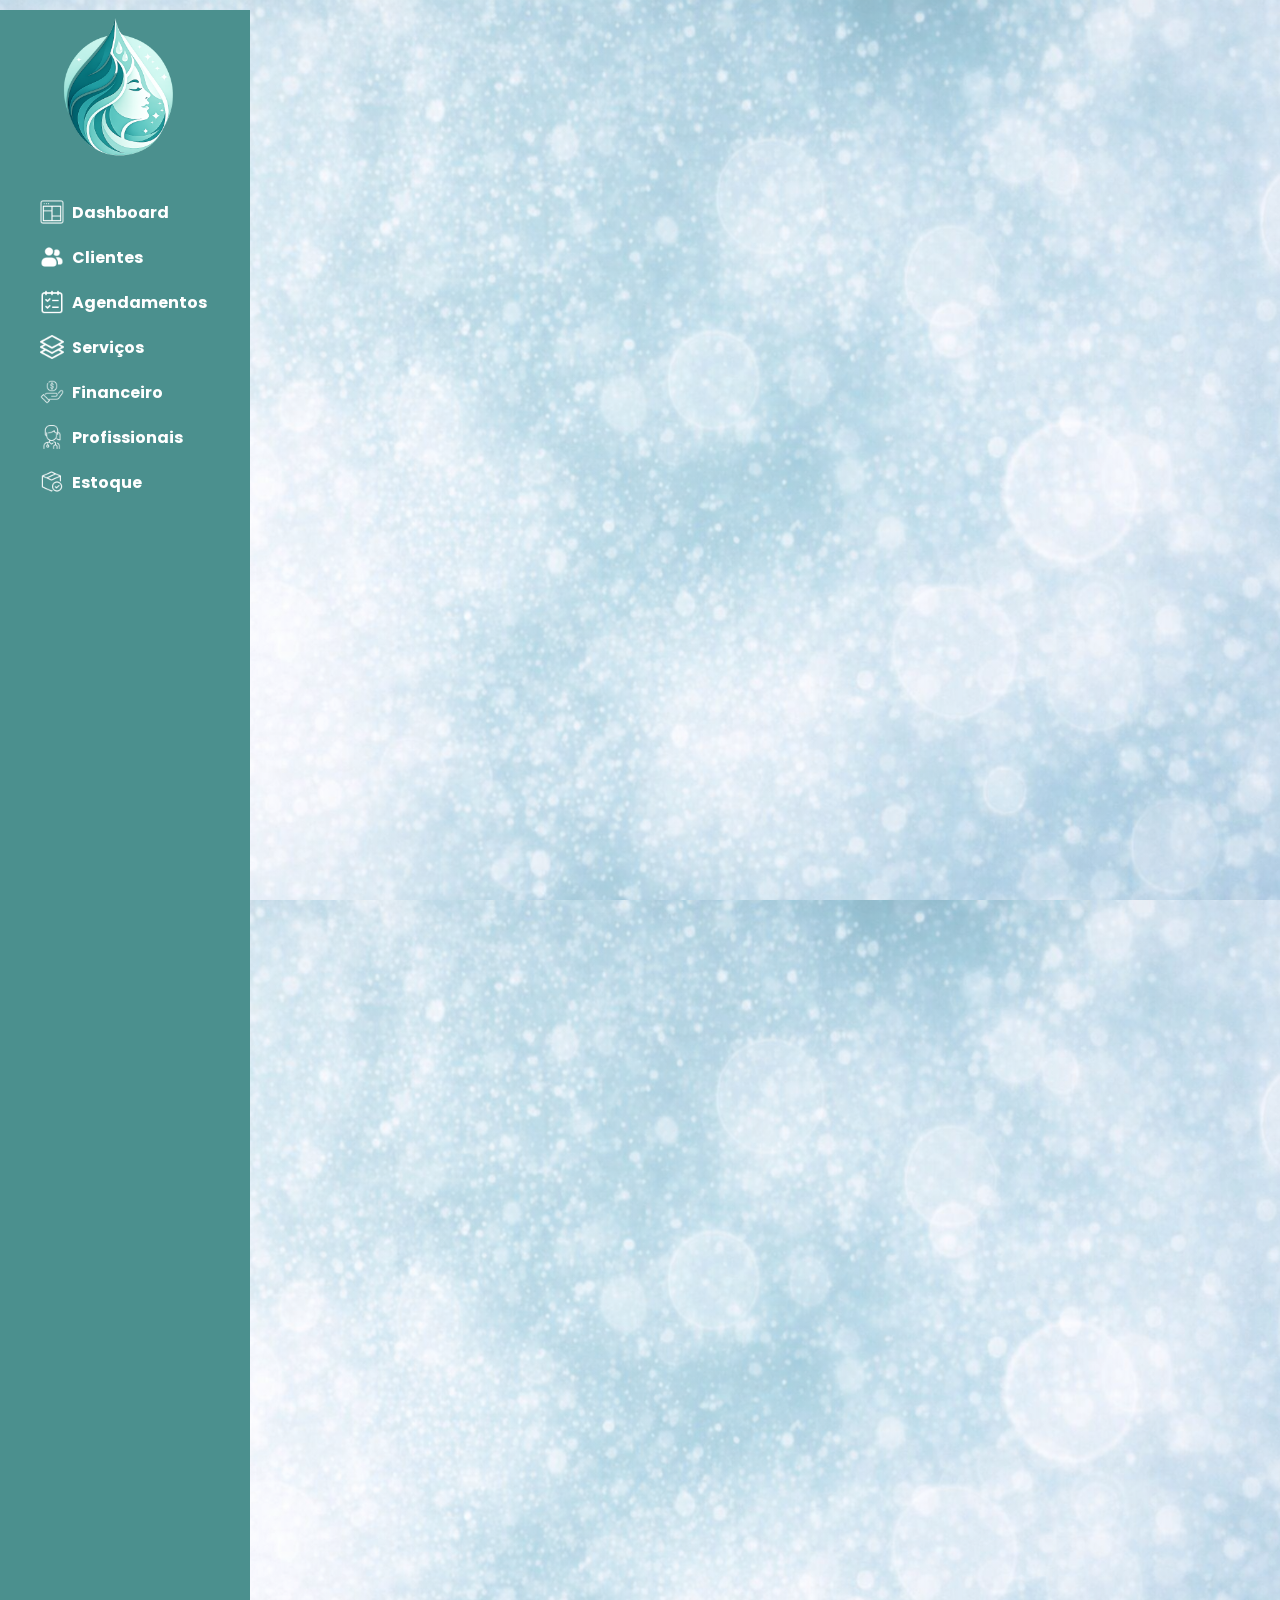
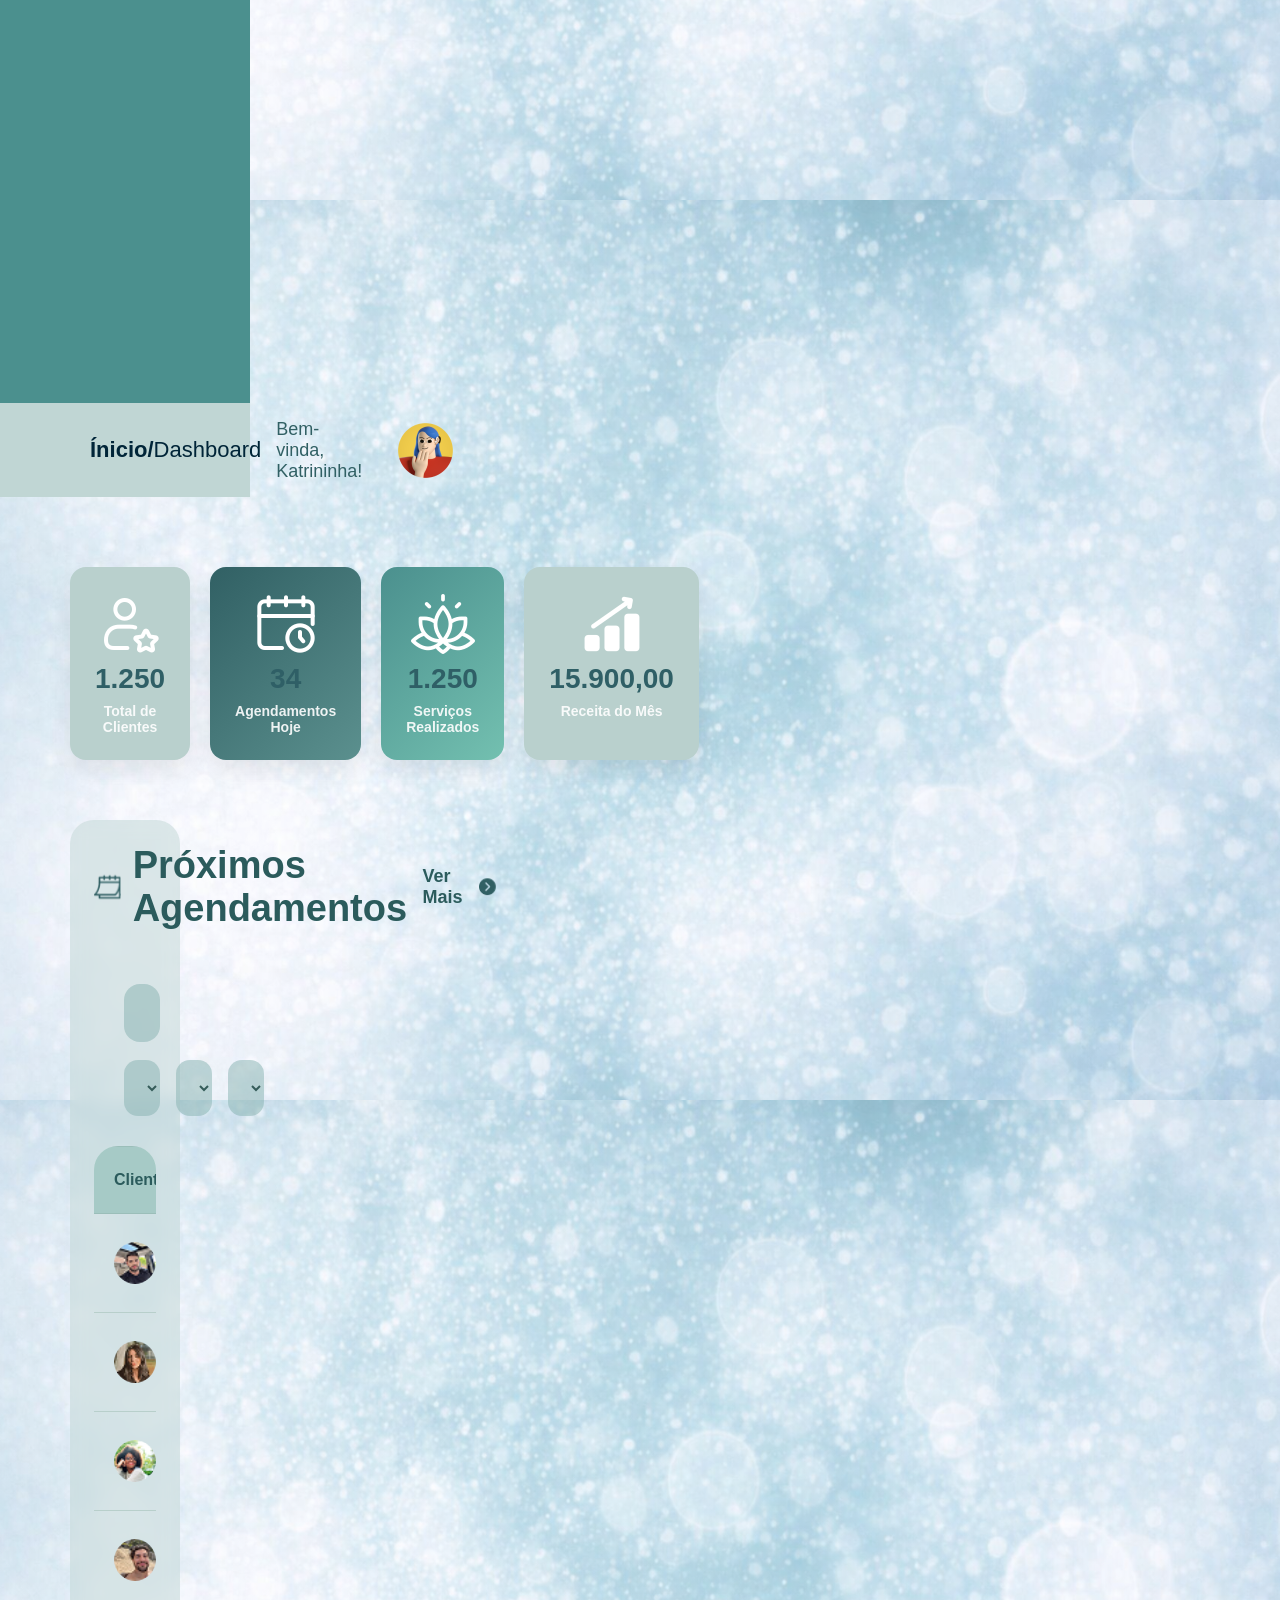
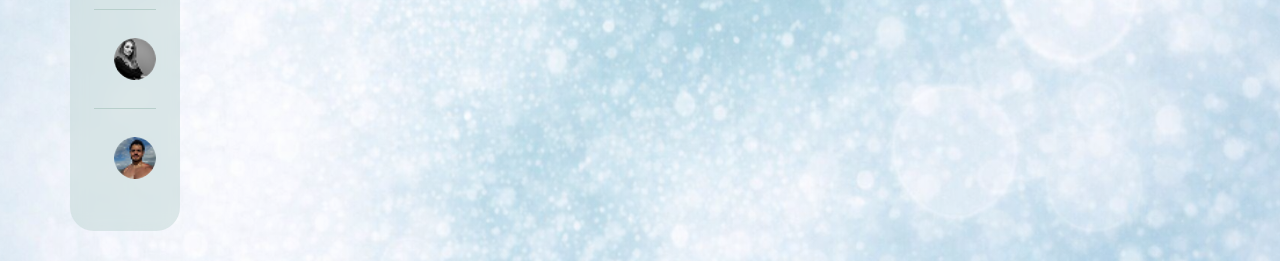
==== index.html @ 5bb4ff56 "feito a tabela, com os ajustes de personalização e responsividade" ====
<!DOCTYPE html>
<html lang="pt-br">
<head>
  <meta charset="UTF-8">
  <meta name="viewport" content="width=device-width, initial-scale=1.0">
  <title>Ínicio</title>
  <link rel="stylesheet" href="./style/style.css">
</head>
<body>
  <div class="padrao">
    <div class="sidebar">
      
      <!-- icone de x -->
       <div class="toggle_fechar">
      <svg  width="23" height="23" viewBox="0 0 23 23" fill="none" xmlns="http://www.w3.org/2000/svg" xmlns:xlink="http://www.w3.org/1999/xlink">
        <rect width="23" height="23" fill="url(#pattern0_185_789)"/>
        <defs>
        <pattern id="pattern0_185_789" patternContentUnits="objectBoundingBox" width="1" height="1">
        <use xlink:href="#image0_185_789" transform="scale(0.015625)"/>
        </pattern>
        <image id="image0_185_789" width="64" height="64" preserveAspectRatio="none" xlink:href="[data-uri]"/>
        </defs>
      </svg>
      </div>
      <div  class="img_sidebar">
        <img src="./assets/logo_sem_escrita.png" alt="Logo" >
      </div>
      
      <div class="sidebar_icon_link">
        <svg width="24" height="24" viewBox="0 0 24 24" fill="none" xmlns="http://www.w3.org/2000/svg" xmlns:xlink="http://www.w3.org/1999/xlink">
        <rect width="24" height="24" fill="url(#pattern0_128_11)"/>
        <defs>
        <pattern id="pattern0_128_11" patternContentUnits="objectBoundingBox" width="1" height="1">
        <use xlink:href="#image0_128_11" transform="scale(0.015625)"/>
        </pattern>
        <image id="image0_128_11" width="64" height="64" preserveAspectRatio="none" xlink:href="[data-uri]"/>
        </defs>
        </svg> 
        <a href="/index.html" class="sidebar_link" >Dashboard</a>
      </div>
      
      <div class="sidebar_icon_link">
        <svg width="24" height="24" viewBox="0 0 24 24" fill="none" xmlns="http://www.w3.org/2000/svg" xmlns:xlink="http://www.w3.org/1999/xlink">
        <rect width="24" height="24" fill="url(#pattern0_128_10)"/>
        <defs>
        <pattern id="pattern0_128_10" patternContentUnits="objectBoundingBox" width="1" height="1">
        <use xlink:href="#image0_128_10" transform="scale(0.015625)"/>
        </pattern>
        <image id="image0_128_10" width="64" height="64" preserveAspectRatio="none" xlink:href="[data-uri]"/>
        </defs>
        </svg>
        <a href="/cliente.html" class="sidebar_link">Clientes</a>
      </div>

      <div class="sidebar_icon_link">
        <svg width="24" height="24" viewBox="0 0 24 24" fill="none" xmlns="http://www.w3.org/2000/svg" xmlns:xlink="http://www.w3.org/1999/xlink">
        <rect width="24" height="24" fill="url(#pattern0_128_12)"/>
        <defs>
        <pattern id="pattern0_128_12" patternContentUnits="objectBoundingBox" width="1" height="1">
        <use xlink:href="#image0_128_12" transform="scale(0.015625)"/>
        </pattern>
        <image id="image0_128_12" width="64" height="64" preserveAspectRatio="none" xlink:href="[data-uri]"/>
        </defs>
        </svg>
        <a href="/agendamento.html" class="sidebar_link">Agendamentos</a>
      </div>

      <div class="sidebar_icon_link">
        <svg width="24" height="24" viewBox="0 0 24 24" fill="none" xmlns="http://www.w3.org/2000/svg" xmlns:xlink="http://www.w3.org/1999/xlink">
        <rect width="24" height="24" fill="url(#pattern0_128_13)"/>
        <defs>
        <pattern id="pattern0_128_13" patternContentUnits="objectBoundingBox" width="1" height="1">
        <use xlink:href="#image0_128_13" transform="scale(0.015625)"/>
        </pattern>
        <image id="image0_128_13" width="64" height="64" preserveAspectRatio="none" xlink:href="[data-uri]"/>
        </defs>
        </svg>
        <a href="/servicos.html" class="sidebar_link">Serviços</a>
      </div>

      <div class="sidebar_icon_link">
        <svg width="24" height="24" viewBox="0 0 24 24" fill="none" xmlns="http://www.w3.org/2000/svg" xmlns:xlink="http://www.w3.org/1999/xlink">
        <rect width="24" height="24" fill="url(#pattern0_128_14)"/>
        <defs>
        <pattern id="pattern0_128_14" patternContentUnits="objectBoundingBox" width="1" height="1">
        <use xlink:href="#image0_128_14" transform="scale(0.015625)"/>
        </pattern>
        <image id="image0_128_14" width="64" height="64" preserveAspectRatio="none" xlink:href="[data-uri]"/>
        </defs>
        </svg>
        <a href="/financeiro.html" class="sidebar_link">Financeiro</a>
      </div>

      <div class="sidebar_icon_link">
        <svg width="24" height="24" viewBox="0 0 24 24" fill="none" xmlns="http://www.w3.org/2000/svg" xmlns:xlink="http://www.w3.org/1999/xlink">
        <rect width="24" height="24" fill="url(#pattern0_128_15)"/>
        <defs>
        <pattern id="pattern0_128_15" patternContentUnits="objectBoundingBox" width="1" height="1">
        <use xlink:href="#image0_128_15" transform="scale(0.015625)"/>
        </pattern>
        <image id="image0_128_15" width="64" height="64" preserveAspectRatio="none" xlink:href="[data-uri]"/>
        </defs>
        </svg>
        <a href="/profissionais.html" class="sidebar_link">Profissionais</a>
      </div>


      <div class="sidebar_icon_link">
        <svg width="24" height="24" viewBox="0 0 24 24" fill="none" xmlns="http://www.w3.org/2000/svg" xmlns:xlink="http://www.w3.org/1999/xlink">
        <rect width="24" height="24" fill="url(#pattern0_128_16)"/>
        <defs>
        <pattern id="pattern0_128_16" patternContentUnits="objectBoundingBox" width="1" height="1">
        <use xlink:href="#image0_128_16" transform="scale(0.015625)"/>
        </pattern>
        <image id="image0_128_16" width="64" height="64" preserveAspectRatio="none" xlink:href="[data-uri]"/>
        </defs>
        </svg>
        <a href="/estoque.html" class="sidebar_link">Estoque</a>
      </div>

    </div>
    
    <header>
      <div class="toggle_abrir" >
      <svg width="50" height="50" viewBox="0 0 50 50" fill="none" xmlns="http://www.w3.org/2000/svg" xmlns:xlink="http://www.w3.org/1999/xlink">
        <rect width="50" height="50" fill="url(#pattern0_79_16)"/>
        <defs>
        <pattern id="pattern0_79_16"a patternContentUnits="objectBoundingBox" width="1" height="1">
        <use xlink:href="#image0_79_16" transform="scale(0.015625)"/>
        </pattern>
        <image id="image0_79_16" width="64" height="64" preserveAspectRatio="none" xlink:href="[data-uri]"/>
        </defs>
      </svg>
      </div>
<img class="logo_mobile_e_tablet" src="/assets/logo_mobile_e_tablet.png" alt="logo">
      <div class="header_h2">
      
        <h2 class="header_h2--bold">Ínicio/</h2>
        <h2  class="header_h2--regular">Dashboard</h2>
      </div>

      <p>Bem-vinda, Katrininha!</p>

      <div class="barra"></div>

      <img src="assets/perfil.png" alt="Perfil" >

    </header>
    <main>
<div class="dashboard-principal">
  <section class="conteudo">


  <div class="cards">
    <div class="card">
      <h1>
        <svg width="64" height="64" viewBox="0 0 64 64" fill="none" xmlns="http://www.w3.org/2000/svg" xmlns:xlink="http://www.w3.org/1999/xlink">
          <rect width="64" height="64" fill="url(#pattern0_134_23)"/>
          <defs>
          <pattern id="pattern0_134_23" patternContentUnits="objectBoundingBox" width="1" height="1">
          <use xlink:href="#image0_134_23" transform="scale(0.015625)"/>
          </pattern>
          <image id="image0_134_23" width="64" height="64" preserveAspectRatio="none" xlink:href="[data-uri]"/>
          </defs>
        </svg>
        1.250
      </h1>

      <p><strong>Total de Clientes</strong></p>
    </div>

    <div class="card">
      <h1>
        <svg width="64" height="64" viewBox="0 0 64 64" fill="none" xmlns="http://www.w3.org/2000/svg" xmlns:xlink="http://www.w3.org/1999/xlink">
          <rect width="64" height="64" fill="url(#pattern0_134_25)"/>
          <defs>
          <pattern id="pattern0_134_25" patternContentUnits="objectBoundingBox" width="1" height="1">
          <use xlink:href="#image0_134_25" transform="scale(0.015625)"/>
          </pattern>
          <image id="image0_134_25" width="64" height="64" preserveAspectRatio="none" xlink:href="[data-uri]"/>
          </defs>
        </svg>
        34
      </h1>

      <p><strong>Agendamentos Hoje</strong></p>
    </div>

    <div class="card">
      <h1>
        <svg width="64" height="64" viewBox="0 0 64 64" fill="none" xmlns="http://www.w3.org/2000/svg" xmlns:xlink="http://www.w3.org/1999/xlink">
          <rect width="64" height="64" fill="url(#pattern0_134_26)"/>
          <defs>
          <pattern id="pattern0_134_26" patternContentUnits="objectBoundingBox" width="1" height="1">
          <use xlink:href="#image0_134_26" transform="scale(0.015625)"/>
          </pattern>
          <image id="image0_134_26" width="64" height="64" preserveAspectRatio="none" xlink:href="[data-uri]"/>
          </defs>
        </svg>
        1.250
      </h1>

      <p><strong>Serviços Realizados</strong></p>
    </div>

    <div class="card">
      <h1>
        <svg width="64" height="64" viewBox="0 0 64 64" fill="none" xmlns="http://www.w3.org/2000/svg" xmlns:xlink="http://www.w3.org/1999/xlink">
          <rect width="64" height="64" fill="url(#pattern0_134_27)"/>
          <defs>
          <pattern id="pattern0_134_27" patternContentUnits="objectBoundingBox" width="1" height="1">
          <use xlink:href="#image0_134_27" transform="scale(0.015625)"/>
          </pattern>
          <image id="image0_134_27" width="64" height="64" preserveAspectRatio="none" xlink:href="[data-uri]"/>
          </defs>
        </svg>
        15.900,00
    </h1>

      <p><strong>Receita do Mês</strong></p>
    </div>

  </div>


    <div class="container">

    <div class="agenda-card">

    <div class="agenda-card__header">

        <div class="agenda-card__titulo">
            <svg width="42" height="42" viewBox="0 0 42 42" fill="none" xmlns="http://www.w3.org/2000/svg" xmlns:xlink="http://www.w3.org/1999/xlink">
              <rect width="42" height="42" fill="url(#pattern0_151_115)"/>
              <defs>
              <pattern id="pattern0_151_115" patternContentUnits="objectBoundingBox" width="1" height="1">
              <use xlink:href="#image0_151_115" transform="scale(0.015625)"/>
              </pattern>
              <image id="image0_151_115" width="64" height="64" preserveAspectRatio="none" xlink:href="[data-uri]"/>
              </defs>
            </svg>
            <h2>Próximos Agendamentos</h2>
        </div>

        <a href="#" class="agenda-card__link">
            Ver Mais
            <svg width="26" height="26" viewBox="0 0 26 26" fill="none" xmlns="http://www.w3.org/2000/svg" xmlns:xlink="http://www.w3.org/1999/xlink">
              <rect width="25.1788" height="25.1788" fill="url(#pattern0_403_168)"/>
              <defs>
              <pattern id="pattern0_403_168" patternContentUnits="objectBoundingBox" width="1" height="1">
              <use xlink:href="#image0_403_168" transform="scale(0.015625)"/>
              </pattern>
              <image id="image0_403_168" width="64" height="64" preserveAspectRatio="none" xlink:href="[data-uri]"/>
              </defs>
            </svg>
        </a>

    </div>

    <div class="dashboard-filtros">

    <!-- BUSCA -->
    <div class="dashboard-filtros__busca">

        <input type="text" placeholder="Nome do Cliente" class="dashboard-filtros__input">

            <svg width="24" height="24" viewBox="0 0 24 24" fill="none" xmlns="http://www.w3.org/2000/svg" xmlns:xlink="http://www.w3.org/1999/xlink">
              <rect width="24" height="24" fill="url(#pattern0_268_88)"/>
              <defs>
              <pattern id="pattern0_268_88" patternContentUnits="objectBoundingBox" width="1" height="1">
              <use xlink:href="#image0_268_88" transform="scale(0.015625)"/>
              </pattern>
              <image id="image0_268_88" width="64" height="64" preserveAspectRatio="none" xlink:href="[data-uri]"/>
              </defs>
            </svg>

    </div>

    <!-- SELECTS -->
    <div class="dashboard-filtros__selects">

        <div class="dashboard-filtros__campo">

            <select class="dashboard-filtros__select" id="data" required>
                <option selected disabled>Data</option>
                <option>24 abr, 12h30</option>
                <option>	24 abr, 14h00</option>
                <option>25 abr, 10h40</option>
                <option>25 abr, 13h30</option>
                <option>	25 abr, 16h30</option>
                <option>	26 abr, 15h20</option>
            </select>


        </div>

        <div class="dashboard-filtros__campo">

            <select class="dashboard-filtros__select" id="serviço" required>
                <option selected disabled>Serviço</option>
                <option>Massagem Facial</option>
                <option>Microagulhamento</option>
                <option>Preenchimento Labial</option>
                <option>Peeling Químico</option>
                <option>Microagulhamento</option>
                <option>Botox</option>
            </select>


        </div>

        <div class="dashboard-filtros__campo">

            <select class="dashboard-filtros__select" id="status" required>
                <option selected disabled>Status</option>
                <option>Pendente</option>
                <option>A confirmar</option>
            </select>

        </div>

    </div>

</div>

    <div class="agenda-card__table-wrapper">

        <table class="agenda-card__table">

            <thead>
                <tr>
                    <th>Cliente</th>
                    <th>Serviço</th>
                    <th>Data</th>
                    <th>Status</th>
                </tr>
            </thead>

            <tbody>

                <tr>
                    <td>
                        <div class="agenda-card__cliente">
                            <img src="./assets/dashboard/miguel.png" alt="Miguel Santos">
                            <span>Miguel Santos</span>
                        </div>
                    </td>

                    <td>Massagem Facial</td>

                    <td class="agenda-card__data">
                        24 abr, 12h30
                    </td>

                    <td>
                        <span class="agenda-card__status">
                            Pendente
                        </span>
                    </td>
                </tr>

                <tr>
                    <td>
                        <div class="agenda-card__cliente">
                            <img src="./assets/dashboard/beatriz.png" alt="Beatriz Fernandes">
                            <span>Beatriz Fernandes</span>
                        </div>
                    </td>

                    <td>Microagulhamento</td>

                    <td class="agenda-card__data">
                        24 abr, 14h00
                    </td>

                    <td>
                        <span class="agenda-card__status">
                            Pendente
                        </span>
                    </td>
                </tr>

                <tr>
                    <td>
                        <div class="agenda-card__cliente">
                            <img src="./assets/dashboard/camila.png" alt="Camila Rodrigues">
                            <span>Camila Rodrigues</span>
                        </div>
                    </td>

                    <td>Preenchimento Labial</td>

                    <td class="agenda-card__data">
                        25 abr, 10h40
                    </td>

                    <td>
                        <span class="agenda-card__status">
                            Pendente
                        </span>
                    </td>
                </tr>

                <tr>
                    <td>
                        <div class="agenda-card__cliente">
                            <img src="./assets/dashboard/rafael.png" alt="Rafael Batista">
                            <span>Rafael Batista</span>
                        </div>
                    </td>

                    <td>Peeling Químico</td>

                    <td class="agenda-card__data">
                        25 abr, 13h30
                    </td>

                    <td>
                        <span class="agenda-card__status">
                            Pendente
                        </span>
                    </td>
                </tr>

                <tr>
                    <td>
                        <div class="agenda-card__cliente">
                            <img src="./assets/dashboard/isabela.png" alt="Isabela Carvalho">
                            <span>Isabela Carvalho</span>
                        </div>
                    </td>

                    <td>Microagulhamento</td>

                    <td class="agenda-card__data">
                        25 abr, 16h30
                    </td>

                    <td>
                        <span class="agenda-card__status">
                            Pendente
                        </span>
                    </td>
                </tr>

                <tr>
                    <td>
                        <div class="agenda-card__cliente">
                            <img src="./assets/dashboard/carlos.png" alt="Carlos Eduardo">
                            <span>Carlos Eduardo</span>
                        </div>
                    </td>

                    <td>Botox</td>

                    <td class="agenda-card__data">
                        26 abr, 15h20
                    </td>

                    <td>
                        <span class="agenda-card__status">
                            Pendente
                        </span>
                    </td>
                </tr>

            </tbody>

        </table>

    </div>

</div>

    
  </div>
  </div>
</div>
    </main>
    
    </div>
  <script src="/js/script.js"></script>

</body>
</html>
---- style/style.css ----
@import url(../css/agendamento.css);
@import url(../css/cadastro.css);
@import url(../css/cliente.css);
@import url(../css/componentes.css);
@import url(../css/estoque.css);
@import url(../css/financeiro.css);
@import url(../css/global.css);
@import url(../css/index.css);
@import url(../css/layout.css);
@import url(../css/login.css);
@import url(../css/profissional.css);
@import url(../css/servico.css);

/* RESPONSIVIDADE */
@import url(../css/responsividade_agendamento.css);
@import url(../css/responsividade_cadastro.css);
@import url(../css/responsividade_cliente.css);
@import url(../css/responsividade_estoque.css);
@import url(../css/responsividade_financeiro.css);
@import url(../css/responsividade_index.css);
@import url(../css/responsividade_layout.css);
@import url(../css/responsividade_login.css);
@import url(../css/responsividade_profissionais.css);
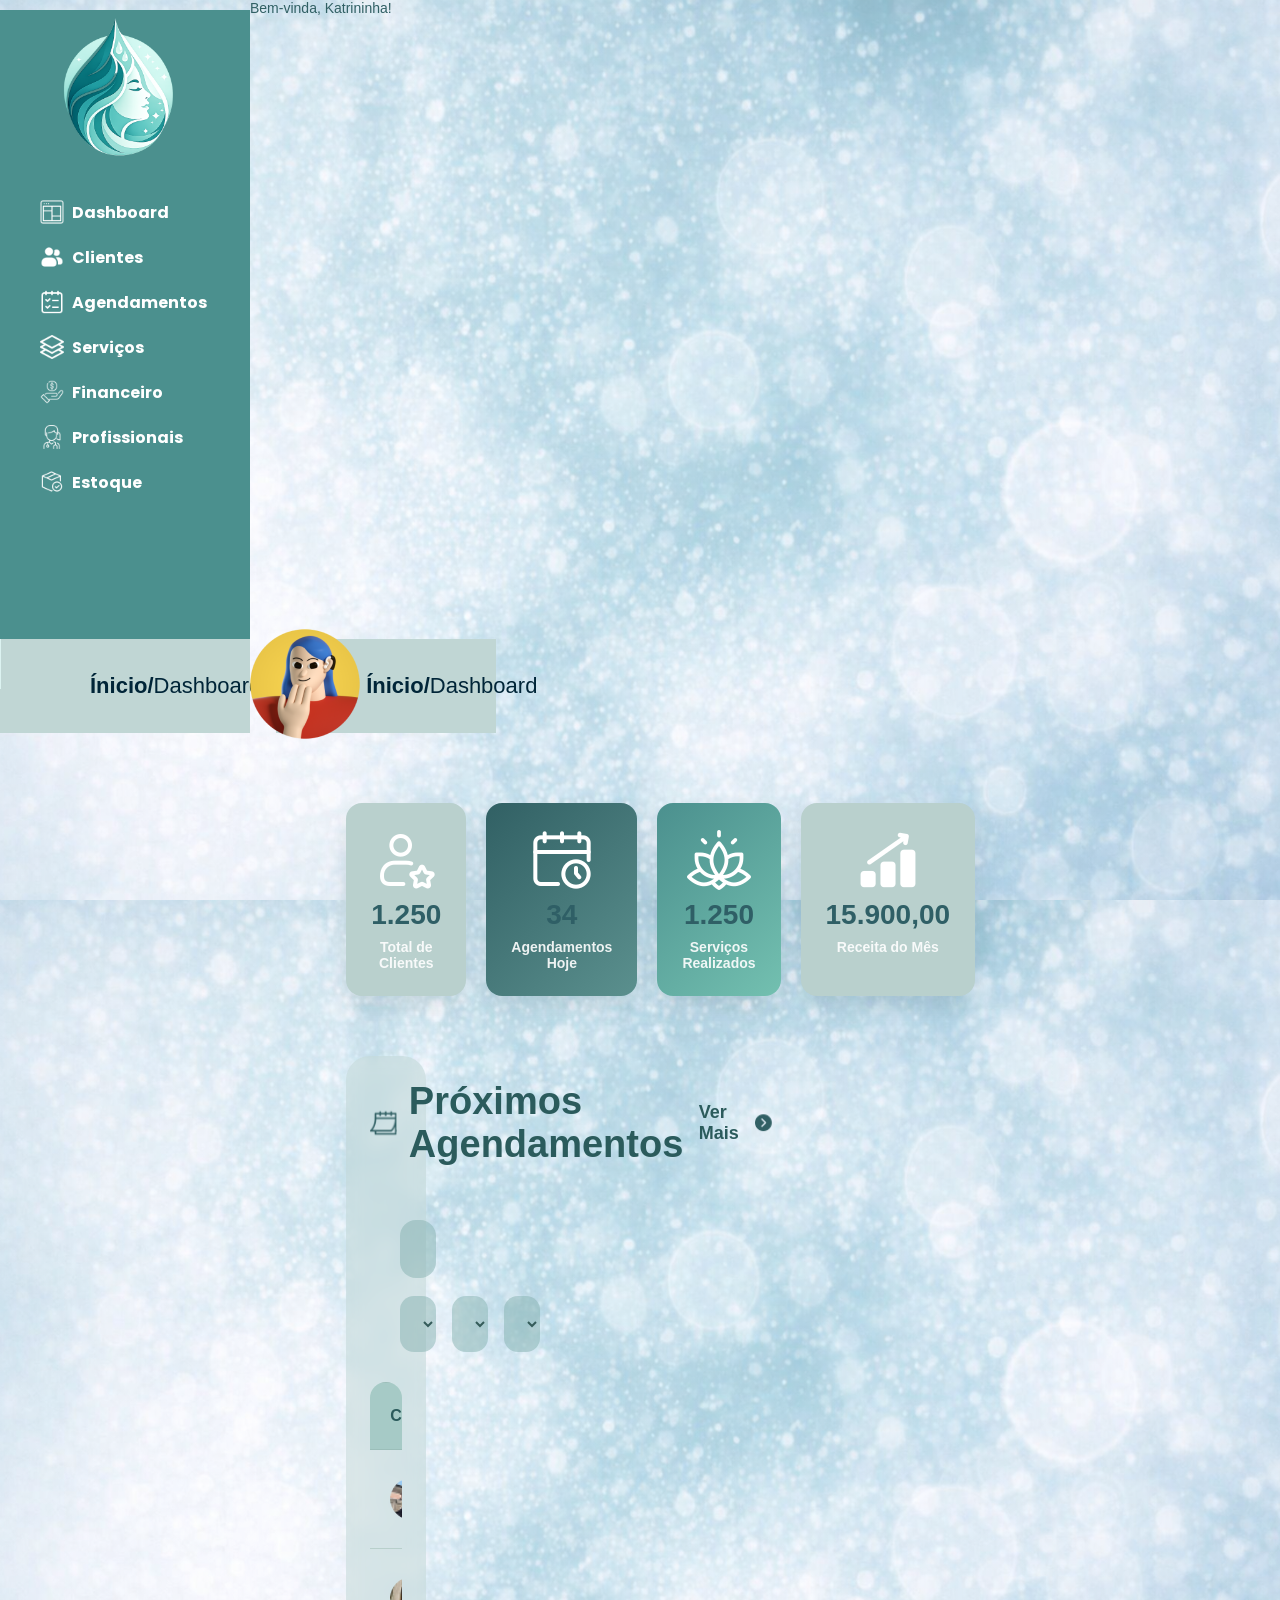
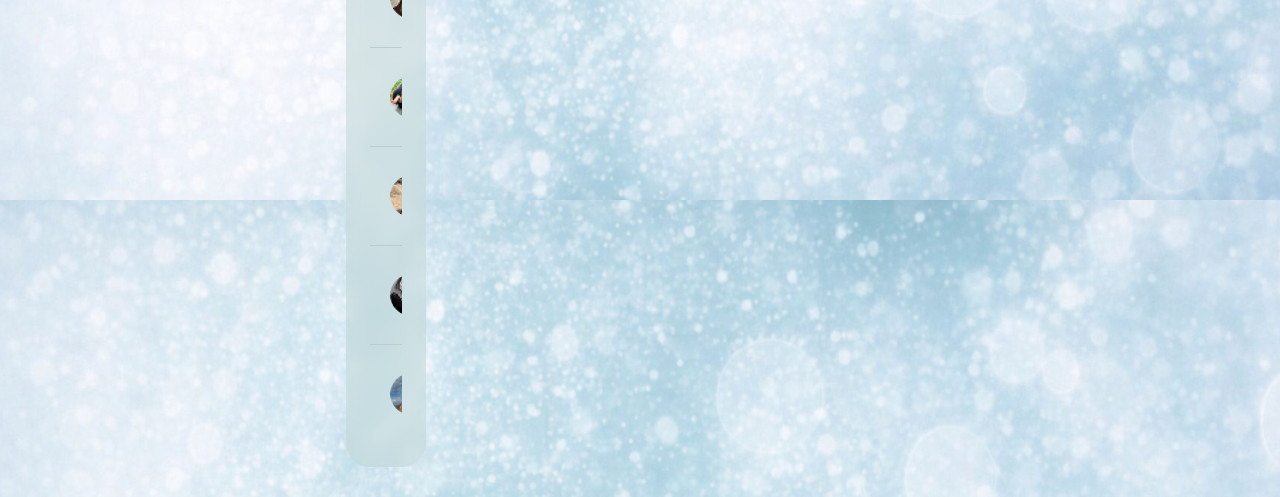
==== commit d5be7c79: "Merge branch 'main' into 5-criar-pagina-dashboardd" ====
--- a/index.html
+++ b/index.html
@@ -1,4 +1,4 @@
-<!DOCTYPE html>
+<!doctype html>
 <html lang="pt-br">
 <head>
   <meta charset="UTF-8">
@@ -8,112 +8,128 @@
 </head>
 <body>
   <div class="padrao">
+  <head>
+    <meta charset="UTF-8" />
+    <meta name="viewport" content="width=device-width, initial-scale=1.0" />
+    <title>Document</title>
+    <link rel="stylesheet" href="./style/style.css" />
+  </head>
+  <body>
     <div class="sidebar">
-      
       <!-- icone de x -->
-       <div class="toggle_fechar">
-      <svg  width="23" height="23" viewBox="0 0 23 23" fill="none" xmlns="http://www.w3.org/2000/svg" xmlns:xlink="http://www.w3.org/1999/xlink">
-        <rect width="23" height="23" fill="url(#pattern0_185_789)"/>
-        <defs>
-        <pattern id="pattern0_185_789" patternContentUnits="objectBoundingBox" width="1" height="1">
-        <use xlink:href="#image0_185_789" transform="scale(0.015625)"/>
-        </pattern>
-        <image id="image0_185_789" width="64" height="64" preserveAspectRatio="none" xlink:href="[data-uri]"/>
-        </defs>
-      </svg>
-      </div>
-      <div  class="img_sidebar">
-        <img src="./assets/logo_sem_escrita.png" alt="Logo" >
-      </div>
-      
+      <div class="toggle_fechar">
+        <svg width="23" height="23" viewBox="0 0 23 23" fill="none" xmlns="http://www.w3.org/2000/svg" xmlns:xlink="http://www.w3.org/1999/xlink">
+          <rect width="23" height="23" fill="url(#pattern0_185_789)" />
+          <defs>
+            <pattern id="pattern0_185_789" patternContentUnits="objectBoundingBox" width="1" height="1">
+              <use xlink:href="#image0_185_789" transform="scale(0.015625)" />
+            </pattern>
+            <image id="image0_185_789" width="64" height="64" preserveAspectRatio="none" xlink:href="[data-uri]"/>
+          </defs>
+        </svg>
+      </div>
+
+      <!-- Logo -->
+      <div class="img_sidebar">
+        <img src="./assets/logo_sem_escrita.png" alt="Logo" />
+      </div>
+
+      <!-- Dashboard -->
       <div class="sidebar_icon_link">
         <svg width="24" height="24" viewBox="0 0 24 24" fill="none" xmlns="http://www.w3.org/2000/svg" xmlns:xlink="http://www.w3.org/1999/xlink">
-        <rect width="24" height="24" fill="url(#pattern0_128_11)"/>
-        <defs>
-        <pattern id="pattern0_128_11" patternContentUnits="objectBoundingBox" width="1" height="1">
-        <use xlink:href="#image0_128_11" transform="scale(0.015625)"/>
-        </pattern>
-        <image id="image0_128_11" width="64" height="64" preserveAspectRatio="none" xlink:href="[data-uri]"/>
-        </defs>
-        </svg> 
-        <a href="/index.html" class="sidebar_link" >Dashboard</a>
-      </div>
-      
+          <rect width="24" height="24" fill="url(#pattern0_128_11)" />
+          <defs>
+            <pattern id="pattern0_128_11" patternContentUnits="objectBoundingBox" width="1" height="1" >
+              <use xlink:href="#image0_128_11" transform="scale(0.015625)" />
+            </pattern>
+            <image id="image0_128_11" width="64" height="64" preserveAspectRatio="none" xlink:href="[data-uri]"/>
+          </defs>
+        </svg>
+        <a href="/index.html" class="sidebar_link">Dashboard</a>
+      </div>
+
+      <!-- Clientes -->
       <div class="sidebar_icon_link">
         <svg width="24" height="24" viewBox="0 0 24 24" fill="none" xmlns="http://www.w3.org/2000/svg" xmlns:xlink="http://www.w3.org/1999/xlink">
-        <rect width="24" height="24" fill="url(#pattern0_128_10)"/>
-        <defs>
-        <pattern id="pattern0_128_10" patternContentUnits="objectBoundingBox" width="1" height="1">
-        <use xlink:href="#image0_128_10" transform="scale(0.015625)"/>
-        </pattern>
-        <image id="image0_128_10" width="64" height="64" preserveAspectRatio="none" xlink:href="[data-uri]"/>
-        </defs>
+          <rect width="24" height="24" fill="url(#pattern0_128_10)" />
+          <defs>
+            <pattern id="pattern0_128_10" patternContentUnits="objectBoundingBox" width="1" height="1" >
+              <use xlink:href="#image0_128_10" transform="scale(0.015625)" />
+            </pattern>
+            <image id="image0_128_10" width="64" height="64" preserveAspectRatio="none" xlink:href="[data-uri]"/>
+          </defs>
         </svg>
         <a href="/cliente.html" class="sidebar_link">Clientes</a>
       </div>
 
+      <!-- Agendamentos -->
+      <div class="sidebar_icon_link">
+        <svg width="24" height="24" viewBox="0 0 24 24" fill="none" xmlns="http://www.w3.org/2000/svg" xmlns:xlink="http://www.w3.org/1999/xlink" >
+          <rect width="24" height="24" fill="url(#pattern0_128_12)" />
+          <defs>
+            <pattern id="pattern0_128_12" patternContentUnits="objectBoundingBox" width="1" height="1">
+              <use xlink:href="#image0_128_12" transform="scale(0.015625)" />
+            </pattern>
+            <image id="image0_128_12" width="64" height="64" preserveAspectRatio="none" xlink:href="[data-uri]"/>
+          </defs>
+        </svg>
+        <a href="/agendamento.html" class="sidebar_link">Agendamentos</a>
+      </div>
+
+      <!-- Serviços -->
       <div class="sidebar_icon_link">
         <svg width="24" height="24" viewBox="0 0 24 24" fill="none" xmlns="http://www.w3.org/2000/svg" xmlns:xlink="http://www.w3.org/1999/xlink">
-        <rect width="24" height="24" fill="url(#pattern0_128_12)"/>
-        <defs>
-        <pattern id="pattern0_128_12" patternContentUnits="objectBoundingBox" width="1" height="1">
-        <use xlink:href="#image0_128_12" transform="scale(0.015625)"/>
-        </pattern>
-        <image id="image0_128_12" width="64" height="64" preserveAspectRatio="none" xlink:href="[data-uri]"/>
-        </defs>
-        </svg>
-        <a href="/agendamento.html" class="sidebar_link">Agendamentos</a>
-      </div>
-
+          <rect width="24" height="24" fill="url(#pattern0_128_13)" />
+          <defs>
+            <pattern id="pattern0_128_13" patternContentUnits="objectBoundingBox" width="1" height="1">
+              <use xlink:href="#image0_128_13" transform="scale(0.015625)" />
+            </pattern>
+            <image id="image0_128_13" width="64" height="64" preserveAspectRatio="none" xlink:href="[data-uri]"/>
+          </defs>
+        </svg>
+        <a href="/servicos.html" class="sidebar_link">Serviços</a>
+      </div>
+
+      <!-- Financeiro -->
       <div class="sidebar_icon_link">
         <svg width="24" height="24" viewBox="0 0 24 24" fill="none" xmlns="http://www.w3.org/2000/svg" xmlns:xlink="http://www.w3.org/1999/xlink">
-        <rect width="24" height="24" fill="url(#pattern0_128_13)"/>
-        <defs>
-        <pattern id="pattern0_128_13" patternContentUnits="objectBoundingBox" width="1" height="1">
-        <use xlink:href="#image0_128_13" transform="scale(0.015625)"/>
-        </pattern>
-        <image id="image0_128_13" width="64" height="64" preserveAspectRatio="none" xlink:href="[data-uri]"/>
-        </defs>
-        </svg>
-        <a href="/servicos.html" class="sidebar_link">Serviços</a>
-      </div>
-
+          <rect width="24" height="24" fill="url(#pattern0_128_14)" />
+          <defs>
+            <pattern id="pattern0_128_14" patternContentUnits="objectBoundingBox" width="1" height="1">
+              <use xlink:href="#image0_128_14" transform="scale(0.015625)" />
+            </pattern>
+            <image id="image0_128_14" width="64" height="64" preserveAspectRatio="none" xlink:href="[data-uri]"/>
+          </defs>
+        </svg>
+        <a href="/financeiro.html" class="sidebar_link">Financeiro</a>
+      </div>
+
+      <!-- Profissionais -->
+      <div class="sidebar_icon_link">
+        <svg width="24" height="24" viewBox="0 0 24 24" fill="none" xmlns="http://www.w3.org/2000/svg" xmlns:xlink="http://www.w3.org/1999/xlink" >
+          <rect width="24" height="24" fill="url(#pattern0_128_15)" />
+          <defs>
+            <pattern id="pattern0_128_15" patternContentUnits="objectBoundingBox" width="1" height="1">
+              <use xlink:href="#image0_128_15" transform="scale(0.015625)" />
+            </pattern>
+            <image id="image0_128_15" width="64" height="64" preserveAspectRatio="none" xlink:href="[data-uri]"/>
+          </defs>
+        </svg>
+        <a href="/profissionais.html" class="sidebar_link">Profissionais</a>
+      </div>
+
+
+
+      <!-- Estoque -->
       <div class="sidebar_icon_link">
         <svg width="24" height="24" viewBox="0 0 24 24" fill="none" xmlns="http://www.w3.org/2000/svg" xmlns:xlink="http://www.w3.org/1999/xlink">
-        <rect width="24" height="24" fill="url(#pattern0_128_14)"/>
-        <defs>
-        <pattern id="pattern0_128_14" patternContentUnits="objectBoundingBox" width="1" height="1">
-        <use xlink:href="#image0_128_14" transform="scale(0.015625)"/>
-        </pattern>
-        <image id="image0_128_14" width="64" height="64" preserveAspectRatio="none" xlink:href="[data-uri]"/>
-        </defs>
-        </svg>
-        <a href="/financeiro.html" class="sidebar_link">Financeiro</a>
-      </div>
-
-      <div class="sidebar_icon_link">
-        <svg width="24" height="24" viewBox="0 0 24 24" fill="none" xmlns="http://www.w3.org/2000/svg" xmlns:xlink="http://www.w3.org/1999/xlink">
-        <rect width="24" height="24" fill="url(#pattern0_128_15)"/>
-        <defs>
-        <pattern id="pattern0_128_15" patternContentUnits="objectBoundingBox" width="1" height="1">
-        <use xlink:href="#image0_128_15" transform="scale(0.015625)"/>
-        </pattern>
-        <image id="image0_128_15" width="64" height="64" preserveAspectRatio="none" xlink:href="[data-uri]"/>
-        </defs>
-        </svg>
-        <a href="/profissionais.html" class="sidebar_link">Profissionais</a>
-      </div>
-
-
-      <div class="sidebar_icon_link">
-        <svg width="24" height="24" viewBox="0 0 24 24" fill="none" xmlns="http://www.w3.org/2000/svg" xmlns:xlink="http://www.w3.org/1999/xlink">
-        <rect width="24" height="24" fill="url(#pattern0_128_16)"/>
-        <defs>
-        <pattern id="pattern0_128_16" patternContentUnits="objectBoundingBox" width="1" height="1">
-        <use xlink:href="#image0_128_16" transform="scale(0.015625)"/>
-        </pattern>
-        <image id="image0_128_16" width="64" height="64" preserveAspectRatio="none" xlink:href="[data-uri]"/>
-        </defs>
+          <rect width="24" height="24" fill="url(#pattern0_128_16)" />
+          <defs>
+            <pattern id="pattern0_128_16" patternContentUnits="objectBoundingBox" width="1" height="1">
+              <use xlink:href="#image0_128_16" transform="scale(0.015625)" />
+            </pattern>
+            <image id="image0_128_16" width="64" height="64" preserveAspectRatio="none" xlink:href="[data-uri]"/>
+          </defs>
         </svg>
         <a href="/estoque.html" class="sidebar_link">Estoque</a>
       </div>
@@ -139,11 +155,27 @@
         <h2  class="header_h2--regular">Dashboard</h2>
       </div>
 
-      <p>Bem-vinda, Katrininha!</p>
-
-      <div class="barra"></div>
-
-      <img src="assets/perfil.png" alt="Perfil" >
+    <div class="padrao">
+      <!-- Header Padrao -->
+       <header>
+        <div class="toggle_abrir">
+          <svg width="50" height="50" viewBox="0 0 50 50" fill="none" xmlns="http://www.w3.org/2000/svg" xmlns:xlink="http://www.w3.org/1999/xlink">
+            <rect width="50" height="50" fill="url(#pattern0_79_16)" />
+            <defs>
+            <pattern id="pattern0_79_16" patternContentUnits="objectBoundingBox" width="1" height="1">
+              <use xlink:href="#image0_79_16" transform="scale(0.015625)" />
+            </pattern>
+            <image id="image0_79_16" width="64" height="64" preserveAspectRatio="none" xlink:href="[data-uri]"/>
+            </defs>
+          </svg>
+
+        </div>
+
+        <img class="logo_mobile_e_tablet" src="/assets/logo_mobile_e_tablet.png" alt="logo"/>
+        <div class="header_h2">
+          <h2 class="header_h2--bold">Ínicio/</h2>
+          <h2 class="header_h2--regular">Dashboard</h2>
+        </div>
 
     </header>
     <main>
@@ -480,6 +512,14 @@
     
     </div>
   <script src="/js/script.js"></script>
-
-</body>
-</html>+        <p>Bem-vinda, Katrininha!</p>
+
+        <div class="barra"></div>
+
+        <img src="assets/perfil.png" alt="Perfil" />
+      </header>
+      <main></main>
+    </div>
+    <script src="/js/script.js"></script>
+  </body>
+</html>
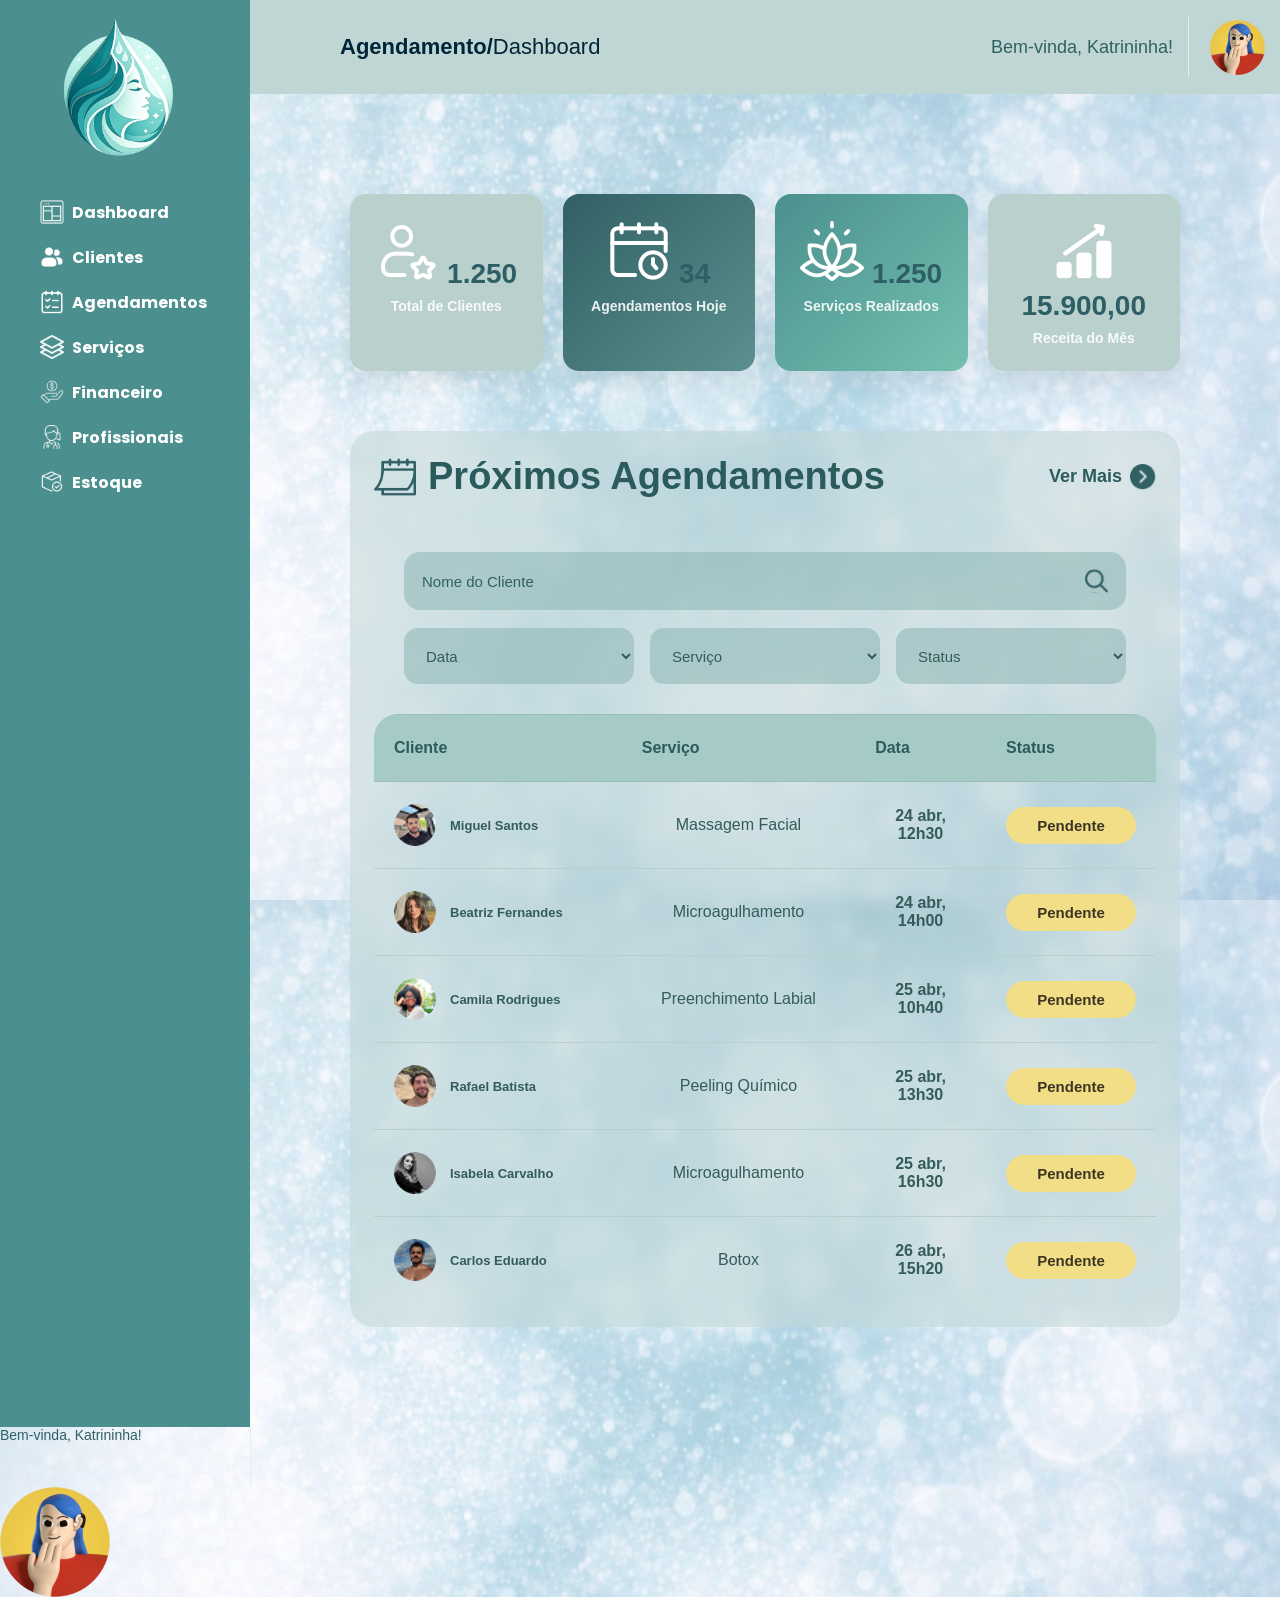
==== commit 936cae8f: "ajuste do index" ====
--- a/index.html
+++ b/index.html
@@ -1,18 +1,10 @@
 <!doctype html>
 <html lang="pt-br">
-<head>
-  <meta charset="UTF-8">
-  <meta name="viewport" content="width=device-width, initial-scale=1.0">
-  <title>Ínicio</title>
-  <link rel="stylesheet" href="./style/style.css">
-</head>
-<body>
-  <div class="padrao">
   <head>
     <meta charset="UTF-8" />
     <meta name="viewport" content="width=device-width, initial-scale=1.0" />
-    <title>Document</title>
     <link rel="stylesheet" href="./style/style.css" />
+    <title>Agendamento</title>
   </head>
   <body>
     <div class="sidebar">
@@ -119,7 +111,6 @@
       </div>
 
 
-
       <!-- Estoque -->
       <div class="sidebar_icon_link">
         <svg width="24" height="24" viewBox="0 0 24 24" fill="none" xmlns="http://www.w3.org/2000/svg" xmlns:xlink="http://www.w3.org/1999/xlink">
@@ -135,25 +126,6 @@
       </div>
 
     </div>
-    
-    <header>
-      <div class="toggle_abrir" >
-      <svg width="50" height="50" viewBox="0 0 50 50" fill="none" xmlns="http://www.w3.org/2000/svg" xmlns:xlink="http://www.w3.org/1999/xlink">
-        <rect width="50" height="50" fill="url(#pattern0_79_16)"/>
-        <defs>
-        <pattern id="pattern0_79_16"a patternContentUnits="objectBoundingBox" width="1" height="1">
-        <use xlink:href="#image0_79_16" transform="scale(0.015625)"/>
-        </pattern>
-        <image id="image0_79_16" width="64" height="64" preserveAspectRatio="none" xlink:href="[data-uri]"/>
-        </defs>
-      </svg>
-      </div>
-<img class="logo_mobile_e_tablet" src="/assets/logo_mobile_e_tablet.png" alt="logo">
-      <div class="header_h2">
-      
-        <h2 class="header_h2--bold">Ínicio/</h2>
-        <h2  class="header_h2--regular">Dashboard</h2>
-      </div>
 
     <div class="padrao">
       <!-- Header Padrao -->
@@ -173,11 +145,16 @@
 
         <img class="logo_mobile_e_tablet" src="/assets/logo_mobile_e_tablet.png" alt="logo"/>
         <div class="header_h2">
-          <h2 class="header_h2--bold">Ínicio/</h2>
+          <h2 class="header_h2--bold">Agendamento/</h2>
           <h2 class="header_h2--regular">Dashboard</h2>
         </div>
 
-    </header>
+        <p>Bem-vinda, Katrininha!</p>
+
+        <div class="barra"></div>
+
+        <img src="assets/perfil.png" alt="Perfil" />
+      </header>
     <main>
 <div class="dashboard-principal">
   <section class="conteudo">
--- a/style/style.css
+++ b/style/style.css
@@ -20,4 +20,5 @@
 @import url(../css/responsividade_index.css);
 @import url(../css/responsividade_layout.css);
 @import url(../css/responsividade_login.css);
-@import url(../css/responsividade_profissionais.css);+@import url(../css/responsividade_profissionais.css);
+@import url(../css/responsividade_servicos.css);
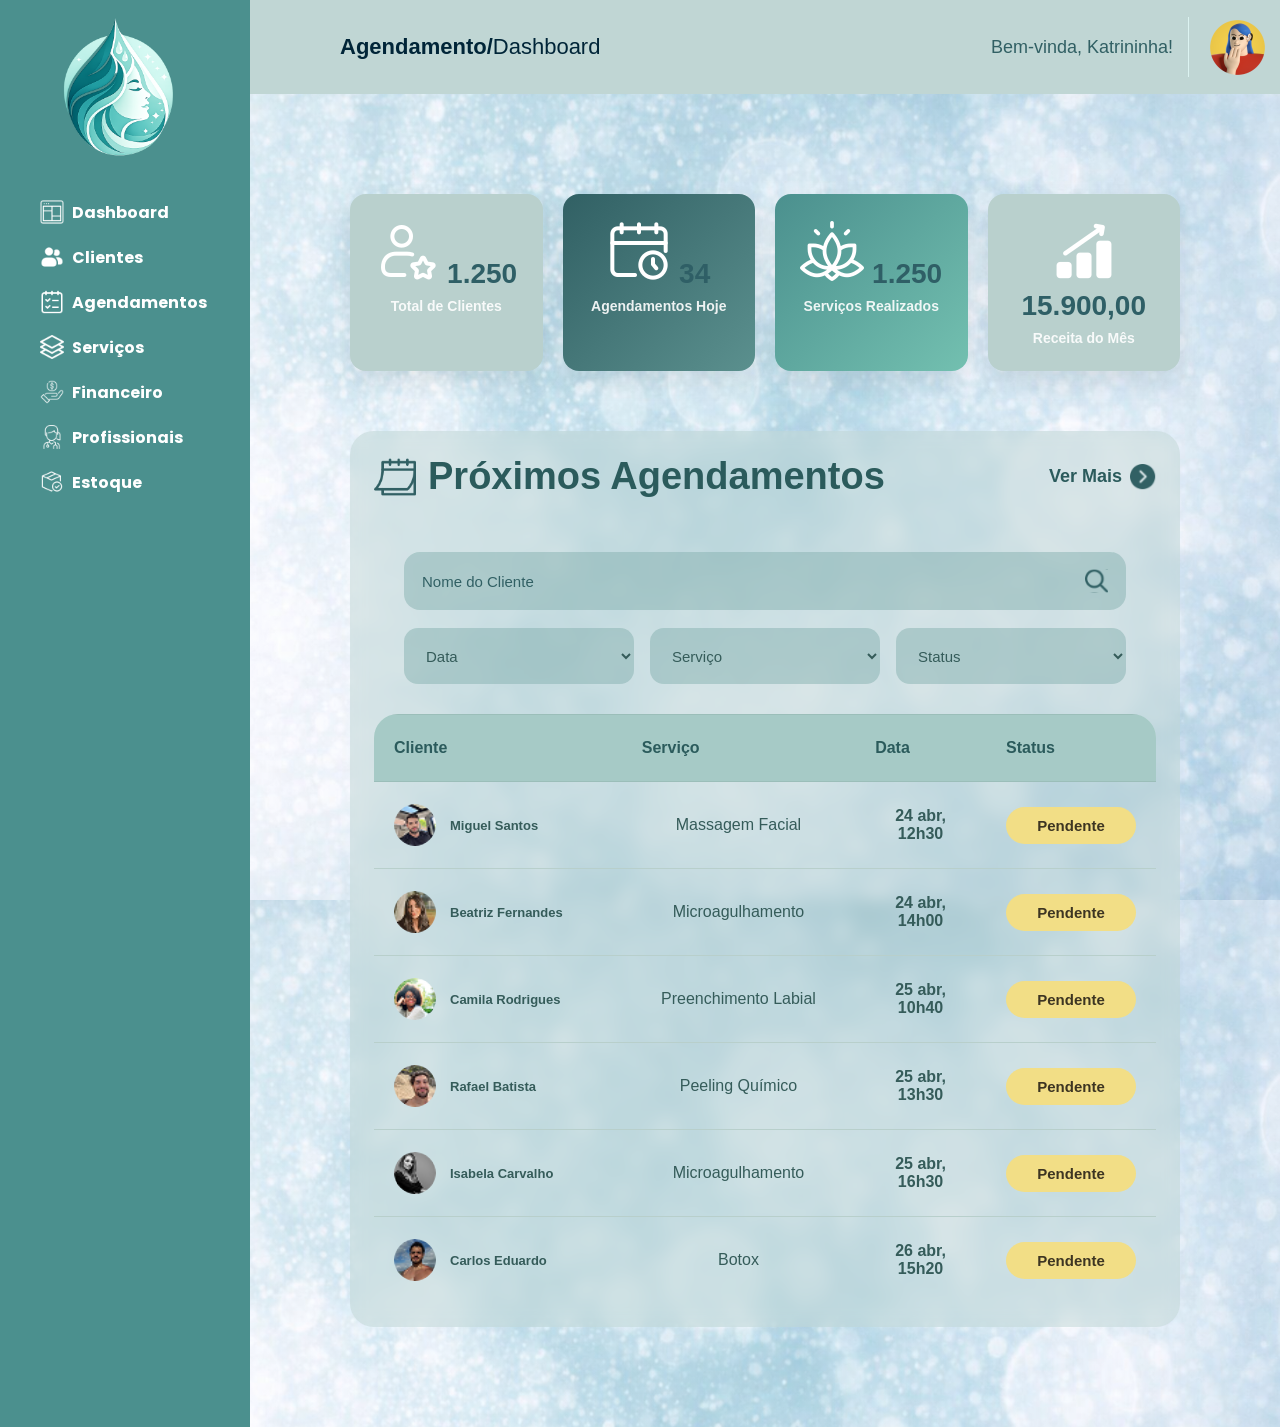
==== commit aaa0578f: "ajuste do index2" ====
--- a/index.html
+++ b/index.html
@@ -489,14 +489,4 @@
     
     </div>
   <script src="/js/script.js"></script>
-        <p>Bem-vinda, Katrininha!</p>
-
-        <div class="barra"></div>
-
-        <img src="assets/perfil.png" alt="Perfil" />
-      </header>
-      <main></main>
-    </div>
-    <script src="/js/script.js"></script>
-  </body>
 </html>
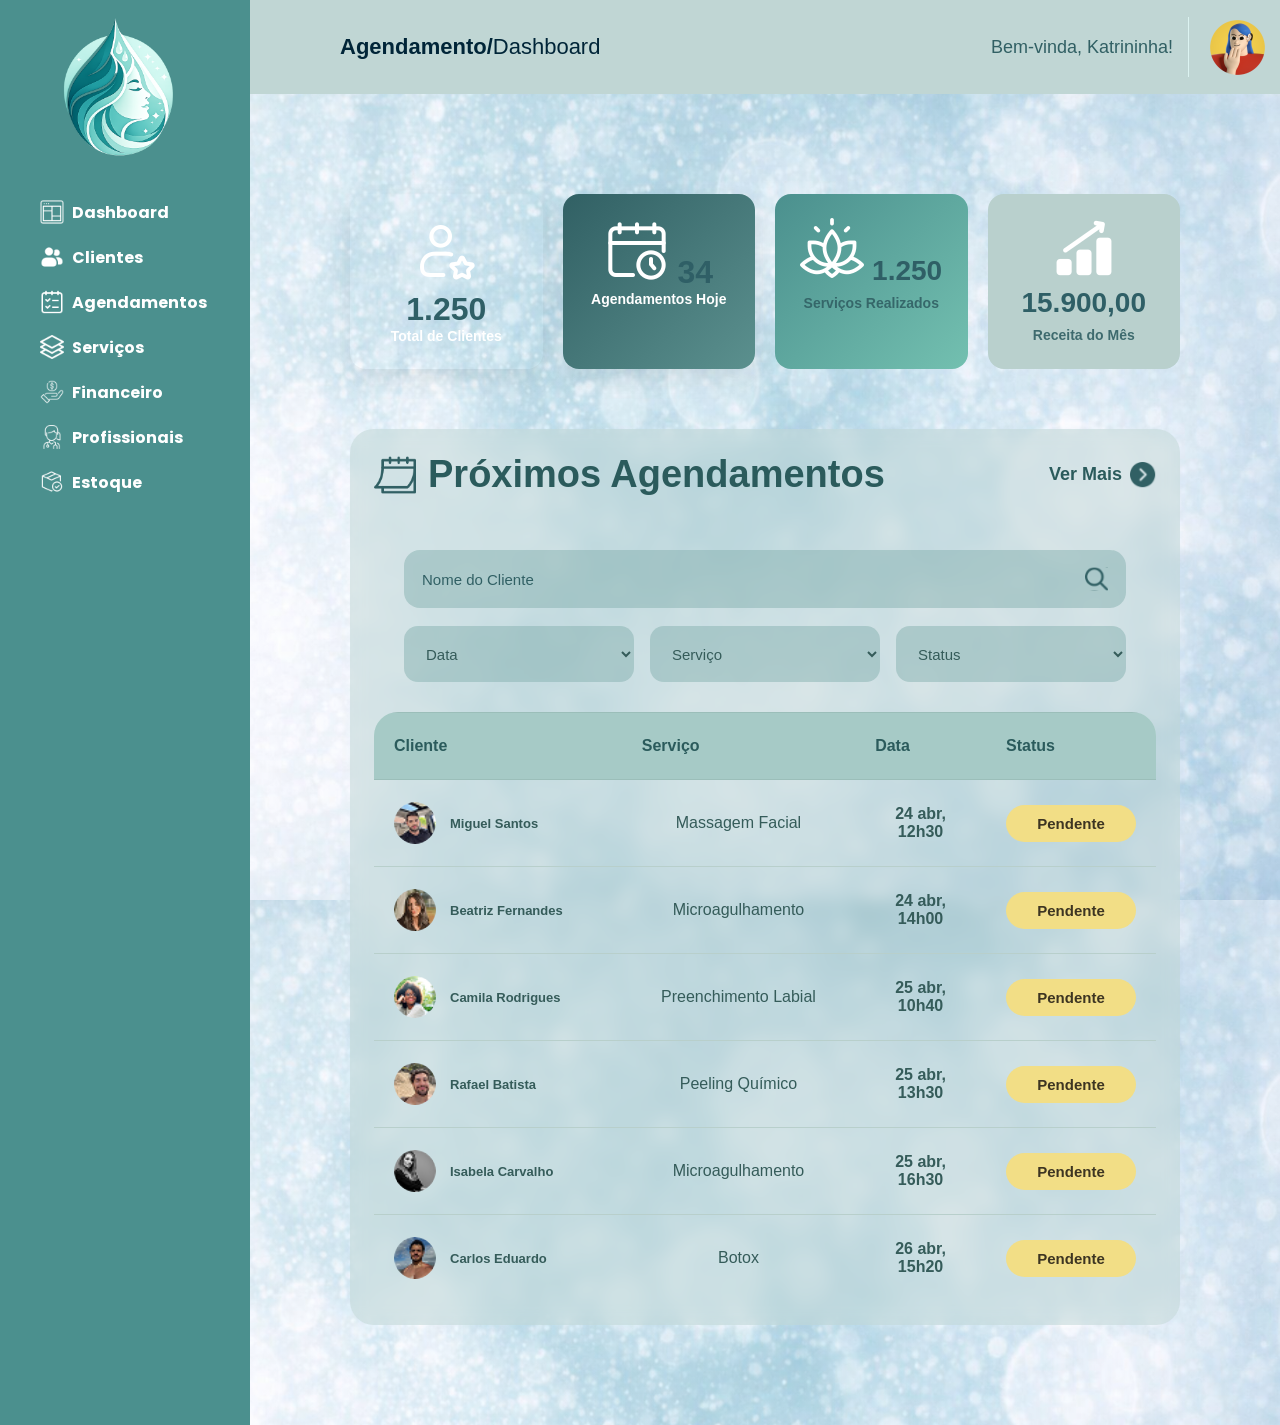
==== commit a762a2a2: "ajustes finais" ====
--- a/index.html
+++ b/index.html
@@ -161,7 +161,7 @@
 
 
   <div class="cards">
-    <div class="card">
+    <div class="card_index">
       <h1>
         <svg width="64" height="64" viewBox="0 0 64 64" fill="none" xmlns="http://www.w3.org/2000/svg" xmlns:xlink="http://www.w3.org/1999/xlink">
           <rect width="64" height="64" fill="url(#pattern0_134_23)"/>
@@ -178,7 +178,7 @@
       <p><strong>Total de Clientes</strong></p>
     </div>
 
-    <div class="card">
+    <div class="card_index">
       <h1>
         <svg width="64" height="64" viewBox="0 0 64 64" fill="none" xmlns="http://www.w3.org/2000/svg" xmlns:xlink="http://www.w3.org/1999/xlink">
           <rect width="64" height="64" fill="url(#pattern0_134_25)"/>
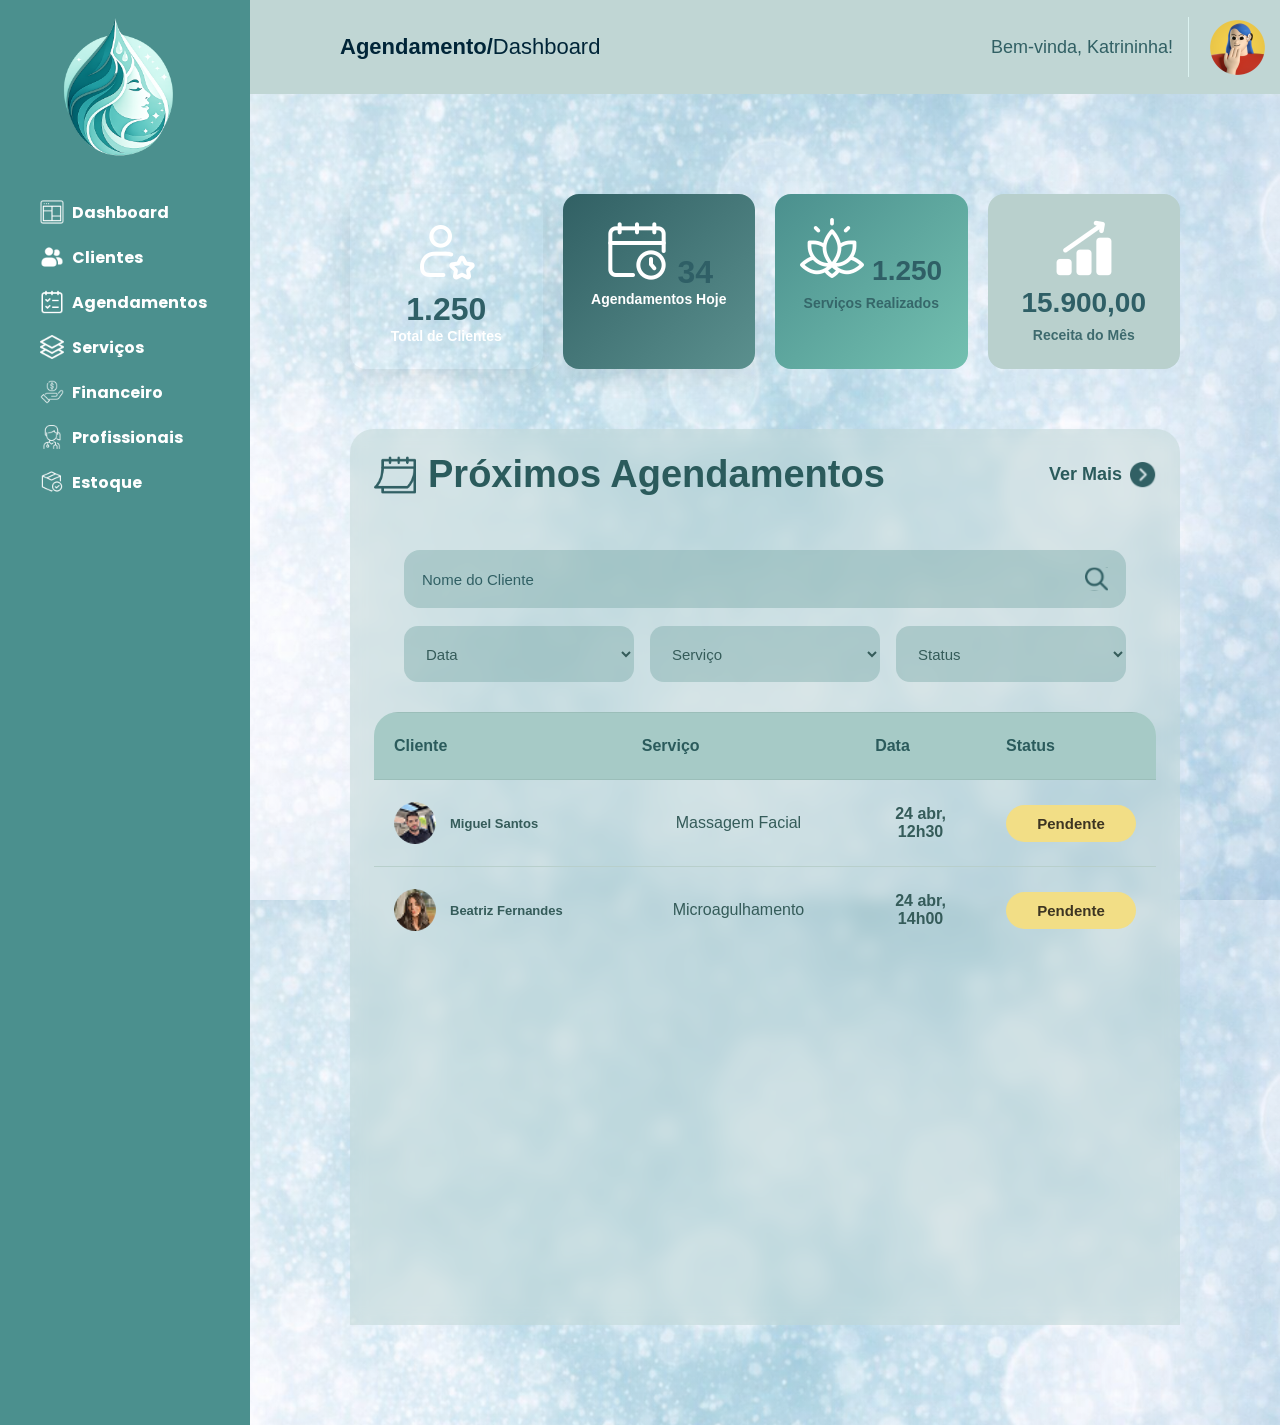
==== commit 021f961e: "ponto dos links index" ====
--- a/index.html
+++ b/index.html
@@ -37,7 +37,7 @@
             <image id="image0_128_11" width="64" height="64" preserveAspectRatio="none" xlink:href="[data-uri]"/>
           </defs>
         </svg>
-        <a href="/index.html" class="sidebar_link">Dashboard</a>
+        <a href="./index.html" class="sidebar_link">Dashboard</a>
       </div>
 
       <!-- Clientes -->
@@ -51,7 +51,7 @@
             <image id="image0_128_10" width="64" height="64" preserveAspectRatio="none" xlink:href="[data-uri]"/>
           </defs>
         </svg>
-        <a href="/cliente.html" class="sidebar_link">Clientes</a>
+        <a href="./cliente.html" class="sidebar_link">Clientes</a>
       </div>
 
       <!-- Agendamentos -->
@@ -65,7 +65,7 @@
             <image id="image0_128_12" width="64" height="64" preserveAspectRatio="none" xlink:href="[data-uri]"/>
           </defs>
         </svg>
-        <a href="/agendamento.html" class="sidebar_link">Agendamentos</a>
+        <a href="./agendamento.html" class="sidebar_link">Agendamentos</a>
       </div>
 
       <!-- Serviços -->
@@ -79,7 +79,7 @@
             <image id="image0_128_13" width="64" height="64" preserveAspectRatio="none" xlink:href="[data-uri]"/>
           </defs>
         </svg>
-        <a href="/servicos.html" class="sidebar_link">Serviços</a>
+        <a href="./servicos.html" class="sidebar_link">Serviços</a>
       </div>
 
       <!-- Financeiro -->
@@ -93,7 +93,7 @@
             <image id="image0_128_14" width="64" height="64" preserveAspectRatio="none" xlink:href="[data-uri]"/>
           </defs>
         </svg>
-        <a href="/financeiro.html" class="sidebar_link">Financeiro</a>
+        <a href="./financeiro.html" class="sidebar_link">Financeiro</a>
       </div>
 
       <!-- Profissionais -->
@@ -107,7 +107,7 @@
             <image id="image0_128_15" width="64" height="64" preserveAspectRatio="none" xlink:href="[data-uri]"/>
           </defs>
         </svg>
-        <a href="/profissionais.html" class="sidebar_link">Profissionais</a>
+        <a href="./profissionais.html" class="sidebar_link">Profissionais</a>
       </div>
 
 
@@ -122,7 +122,7 @@
             <image id="image0_128_16" width="64" height="64" preserveAspectRatio="none" xlink:href="[data-uri]"/>
           </defs>
         </svg>
-        <a href="/estoque.html" class="sidebar_link">Estoque</a>
+        <a href="./estoque.html" class="sidebar_link">Estoque</a>
       </div>
 
     </div>
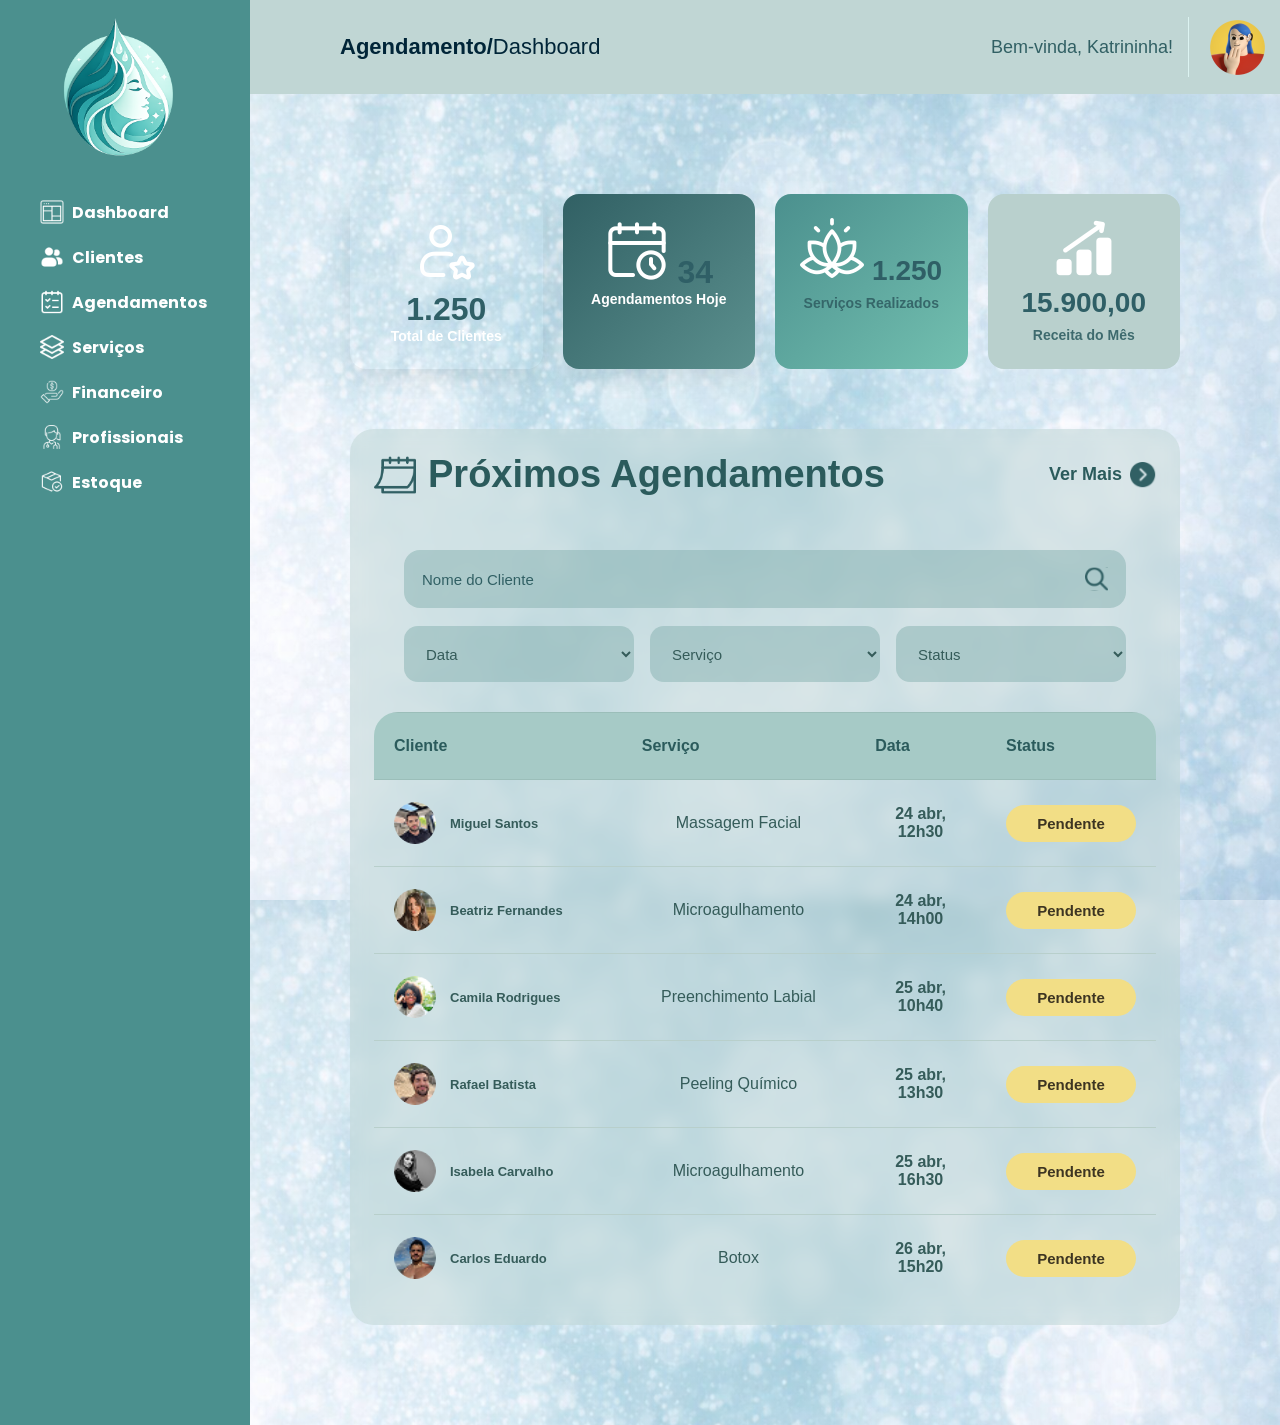
==== commit daa5f8f9: "pontos index" ====
--- a/index.html
+++ b/index.html
@@ -153,7 +153,7 @@
 
         <div class="barra"></div>
 
-        <img src="assets/perfil.png" alt="Perfil" />
+        <img src="./assets/perfil.png" alt="Perfil" />
       </header>
     <main>
 <div class="dashboard-principal">
@@ -488,5 +488,5 @@
     </main>
     
     </div>
-  <script src="/js/script.js"></script>
+  <script src="./js/script.js"></script>
 </html>
